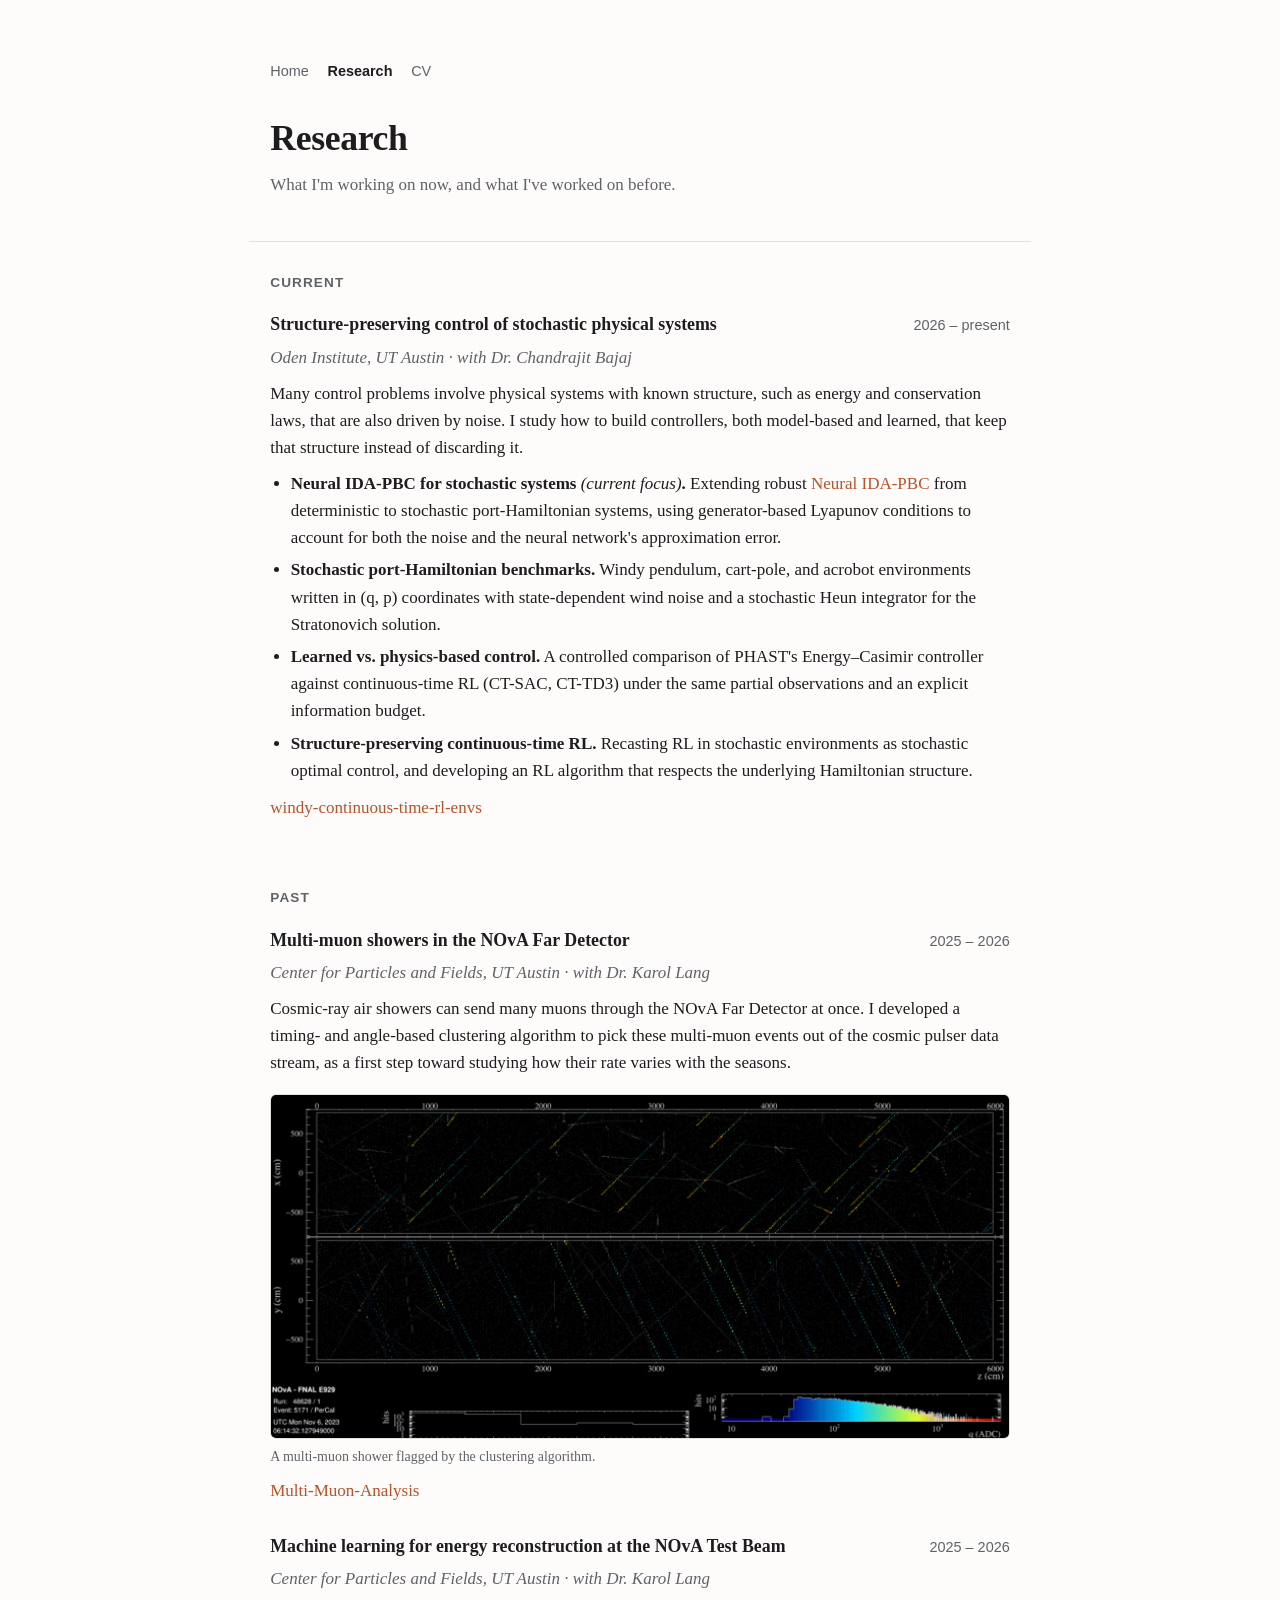
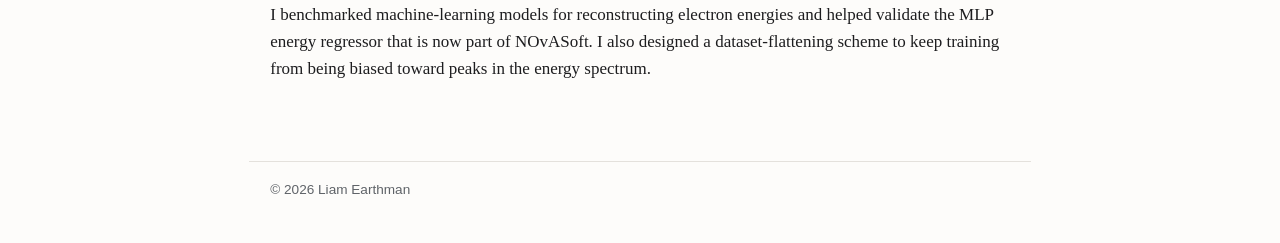
==== research.html @ c044d99c "Personal research website: home, research, and CV pages Co-Authored-By: Claude Opus 5.5 <noreply@ant" ====
<!DOCTYPE html>
<html lang="en">
<head>
  <meta charset="utf-8">
  <meta name="viewport" content="width=device-width, initial-scale=1">
  <title>Research · Liam Earthman</title>
  <meta name="description" content="Research by Liam Earthman: stochastic port-Hamiltonian control, continuous-time reinforcement learning, and machine learning for the NOvA neutrino experiment.">
  <link rel="stylesheet" href="assets/style.css">
</head>
<body>

<header class="site">
  <nav class="pages"><a href="index.html">Home</a><a href="research.html" aria-current="page">Research</a><a href="cv.html">CV</a></nav>
  <h1>Research</h1>
  <p class="tagline">What I'm working on now, and what I've worked on before.</p>
</header>

<main>

  <section id="current">
    <h2>Current</h2>

    <div class="entry">
      <div class="entry-head">
        <h3>Structure-preserving control of stochastic physical systems</h3>
        <span class="date">2026 – present</span>
      </div>
      <p class="sub">Oden Institute, UT Austin · with Dr. Chandrajit Bajaj</p>
      <p>
        Many control problems involve physical systems with known structure, such as energy and conservation
        laws, that are also driven by noise. I study how to build controllers, both model-based and learned,
        that keep that structure instead of discarding it.
      </p>
      <ul>
        <li><strong>Neural IDA-PBC for stochastic systems</strong> <em>(current focus)</em><strong>.</strong>
          Extending robust <a href="https://arxiv.org/abs/2409.16008">Neural IDA-PBC</a> from deterministic to
          stochastic port-Hamiltonian systems, using generator-based Lyapunov conditions to account for both the
          noise and the neural network's approximation error.</li>
        <li><strong>Stochastic port-Hamiltonian benchmarks.</strong> Windy pendulum, cart-pole, and acrobot
          environments written in (q, p) coordinates with state-dependent wind noise and a stochastic Heun
          integrator for the Stratonovich solution.</li>
        <li><strong>Learned vs. physics-based control.</strong> A controlled comparison of PHAST's
          Energy–Casimir controller against continuous-time RL (CT-SAC, CT-TD3) under the same partial
          observations and an explicit information budget.</li>
        <li><strong>Structure-preserving continuous-time RL.</strong> Recasting RL in stochastic environments
          as stochastic optimal control, and developing an RL algorithm that respects the underlying
          Hamiltonian structure.</li>
      </ul>
      <p class="plinks">
        <a href="https://github.com/liamearthman/windy-continuous-time-rl-envs">windy-continuous-time-rl-envs</a>
      </p>
    </div>
  </section>

  <section id="past">
    <h2>Past</h2>

    <div class="entry">
      <div class="entry-head">
        <h3>Multi-muon showers in the NOvA Far Detector</h3>
        <span class="date">2025 – 2026</span>
      </div>
      <p class="sub">Center for Particles and Fields, UT Austin · with Dr. Karol Lang</p>
      <p>
        Cosmic-ray air showers can send many muons through the NOvA Far Detector at once. I developed a
        timing- and angle-based clustering algorithm to pick these multi-muon events out of the cosmic
        pulser data stream, as a first step toward studying how their rate varies with the seasons.
      </p>
      <figure>
        <img src="assets/img/multimuon.png" alt="NOvA Far Detector event display showing many parallel muon tracks in the x and y views" loading="lazy">
        <figcaption>A multi-muon shower flagged by the clustering algorithm.</figcaption>
      </figure>
      <p class="plinks"><a href="https://github.com/liamearthman/Multi-Muon-Analysis">Multi-Muon-Analysis</a></p>
    </div>

    <div class="entry">
      <div class="entry-head">
        <h3>Machine learning for energy reconstruction at the NOvA Test Beam</h3>
        <span class="date">2025 – 2026</span>
      </div>
      <p class="sub">Center for Particles and Fields, UT Austin · with Dr. Karol Lang</p>
      <p>
        I benchmarked machine-learning models for reconstructing electron energies and helped validate the
        MLP energy regressor that is now part of NOvASoft. I also designed a dataset-flattening scheme to
        keep training from being biased toward peaks in the energy spectrum.
      </p>
    </div>

  </section>

</main>

<footer>
  © 2026 Liam Earthman
</footer>

</body>
</html>
---- assets/style.css ----
:root {
  --bg: #fdfcfa;
  --fg: #1d1d1f;
  --muted: #5f6368;
  --rule: #e4e1dc;
  --accent: #b5532a; /* burnt orange, a nod to UT */
  --max: 46rem;
}
@media (prefers-color-scheme: dark) {
  :root {
    --bg: #141414;
    --fg: #e8e6e3;
    --muted: #9aa0a6;
    --rule: #2c2c2c;
    --accent: #e08a5e;
  }
}

* { box-sizing: border-box; }
html { font-size: 17px; }
body {
  margin: 0;
  background: var(--bg);
  color: var(--fg);
  font-family: "Iowan Old Style", "Palatino Linotype", Palatino, Georgia, serif;
  line-height: 1.6;
  -webkit-font-smoothing: antialiased;
}
main, header.site, footer {
  max-width: var(--max);
  margin: 0 auto;
  padding: 0 1.25rem;
}

header.site {
  padding-top: 3.5rem;
  padding-bottom: 1.5rem;
  border-bottom: 1px solid var(--rule);
}
header.site h1 {
  font-size: 2.1rem;
  font-weight: 600;
  letter-spacing: -0.01em;
  margin: 0 0 0.25rem;
}
.tagline { color: var(--muted); margin: 0 0 1rem; }
nav.links {
  display: flex; flex-wrap: wrap; gap: 0.4rem 1.2rem;
  font-family: -apple-system, BlinkMacSystemFont, "Segoe UI", sans-serif;
  font-size: 0.85rem;
}

a { color: var(--accent); text-decoration: none; }
a:hover { text-decoration: underline; text-underline-offset: 2px; }

section { padding: 1.75rem 0 0.5rem; }
h2 {
  font-family: -apple-system, BlinkMacSystemFont, "Segoe UI", sans-serif;
  font-size: 0.8rem;
  font-weight: 600;
  text-transform: uppercase;
  letter-spacing: 0.08em;
  color: var(--muted);
  margin: 0 0 1rem;
}
h3 { font-size: 1.05rem; font-weight: 600; margin: 0; }

.entry { margin-bottom: 1.6rem; }
.entry-head {
  display: flex; justify-content: space-between; align-items: baseline;
  gap: 1rem; flex-wrap: wrap;
}
.date {
  color: var(--muted);
  font-size: 0.85rem;
  font-family: -apple-system, BlinkMacSystemFont, "Segoe UI", sans-serif;
  white-space: nowrap;
}
.sub { color: var(--muted); font-style: italic; margin: 0.1rem 0 0.4rem; }
.entry ul { margin: 0.3rem 0 0; padding-left: 1.2rem; }
.entry li { margin-bottom: 0.3rem; }

.tags { display: flex; flex-wrap: wrap; gap: 0.45rem; padding: 0; margin: 0; list-style: none; }
.tags li {
  border: 1px solid var(--rule);
  border-radius: 999px;
  padding: 0.15rem 0.7rem;
  font-size: 0.85rem;
  font-family: -apple-system, BlinkMacSystemFont, "Segoe UI", sans-serif;
}

.pub { margin-bottom: 1.1rem; }
.pub .title { font-weight: 600; }
.pub .authors, .pub .venue { color: var(--muted); font-size: 0.93rem; }
.pub .venue em { font-style: italic; }
.pub .plinks {
  font-family: -apple-system, BlinkMacSystemFont, "Segoe UI", sans-serif;
  font-size: 0.8rem;
}
.me { color: var(--fg); font-weight: 600; }

.project { margin-bottom: 1.1rem; }
.project p { margin: 0.2rem 0 0; }

footer {
  border-top: 1px solid var(--rule);
  margin-top: 2.5rem;
  padding-top: 1rem;
  padding-bottom: 2.5rem;
  color: var(--muted);
  font-size: 0.8rem;
  font-family: -apple-system, BlinkMacSystemFont, "Segoe UI", sans-serif;
}

@media (max-width: 520px) {
  html { font-size: 16px; }
  header.site { padding-top: 2.25rem; }
  header.site h1 { font-size: 1.75rem; }
}

/* Figures */
figure { margin: 1rem 0 0; }
figure img {
  display: block;
  width: 100%;
  height: auto;
  border: 1px solid var(--rule);
  border-radius: 6px;
  background: #fff;
}
figcaption {
  color: var(--muted);
  font-size: 0.82rem;
  line-height: 1.45;
  margin-top: 0.45rem;
}
.figrow {
  display: grid;
  grid-template-columns: 1fr 1fr;
  gap: 1.1rem;
  align-items: start;
}
@media (max-width: 620px) {
  .figrow { grid-template-columns: 1fr; }
}

/* Page nav (Home / CV) */
nav.pages {
  display: flex; gap: 1.1rem;
  font-family: -apple-system, BlinkMacSystemFont, "Segoe UI", sans-serif;
  font-size: 0.85rem;
  margin-bottom: 1.6rem;
}
nav.pages a { color: var(--muted); }
nav.pages a[aria-current="page"] { color: var(--fg); font-weight: 600; }

/* Notes list */
.note { margin-bottom: 1.2rem; }
.note p { margin: 0.15rem 0 0; }
.empty { color: var(--muted); font-style: italic; }

/* Home: About | Research Interests side by side */
.twocol {
  display: grid;
  grid-template-columns: 1.7fr 1fr;
  gap: 2.5rem;
  align-items: start;
}
ul.interests { list-style: none; margin: 0; padding: 0; }
ul.interests li {
  padding: 0.35rem 0 0.35rem 0.8rem;
  border-left: 2px solid var(--accent);
  margin-bottom: 0.5rem;
  line-height: 1.35;
}
@media (max-width: 680px) {
  .twocol { grid-template-columns: 1fr; gap: 0; }
}
.entry > p { margin: 0.3rem 0 0.5rem; }
.entry .plinks { margin-top: 0.6rem; }
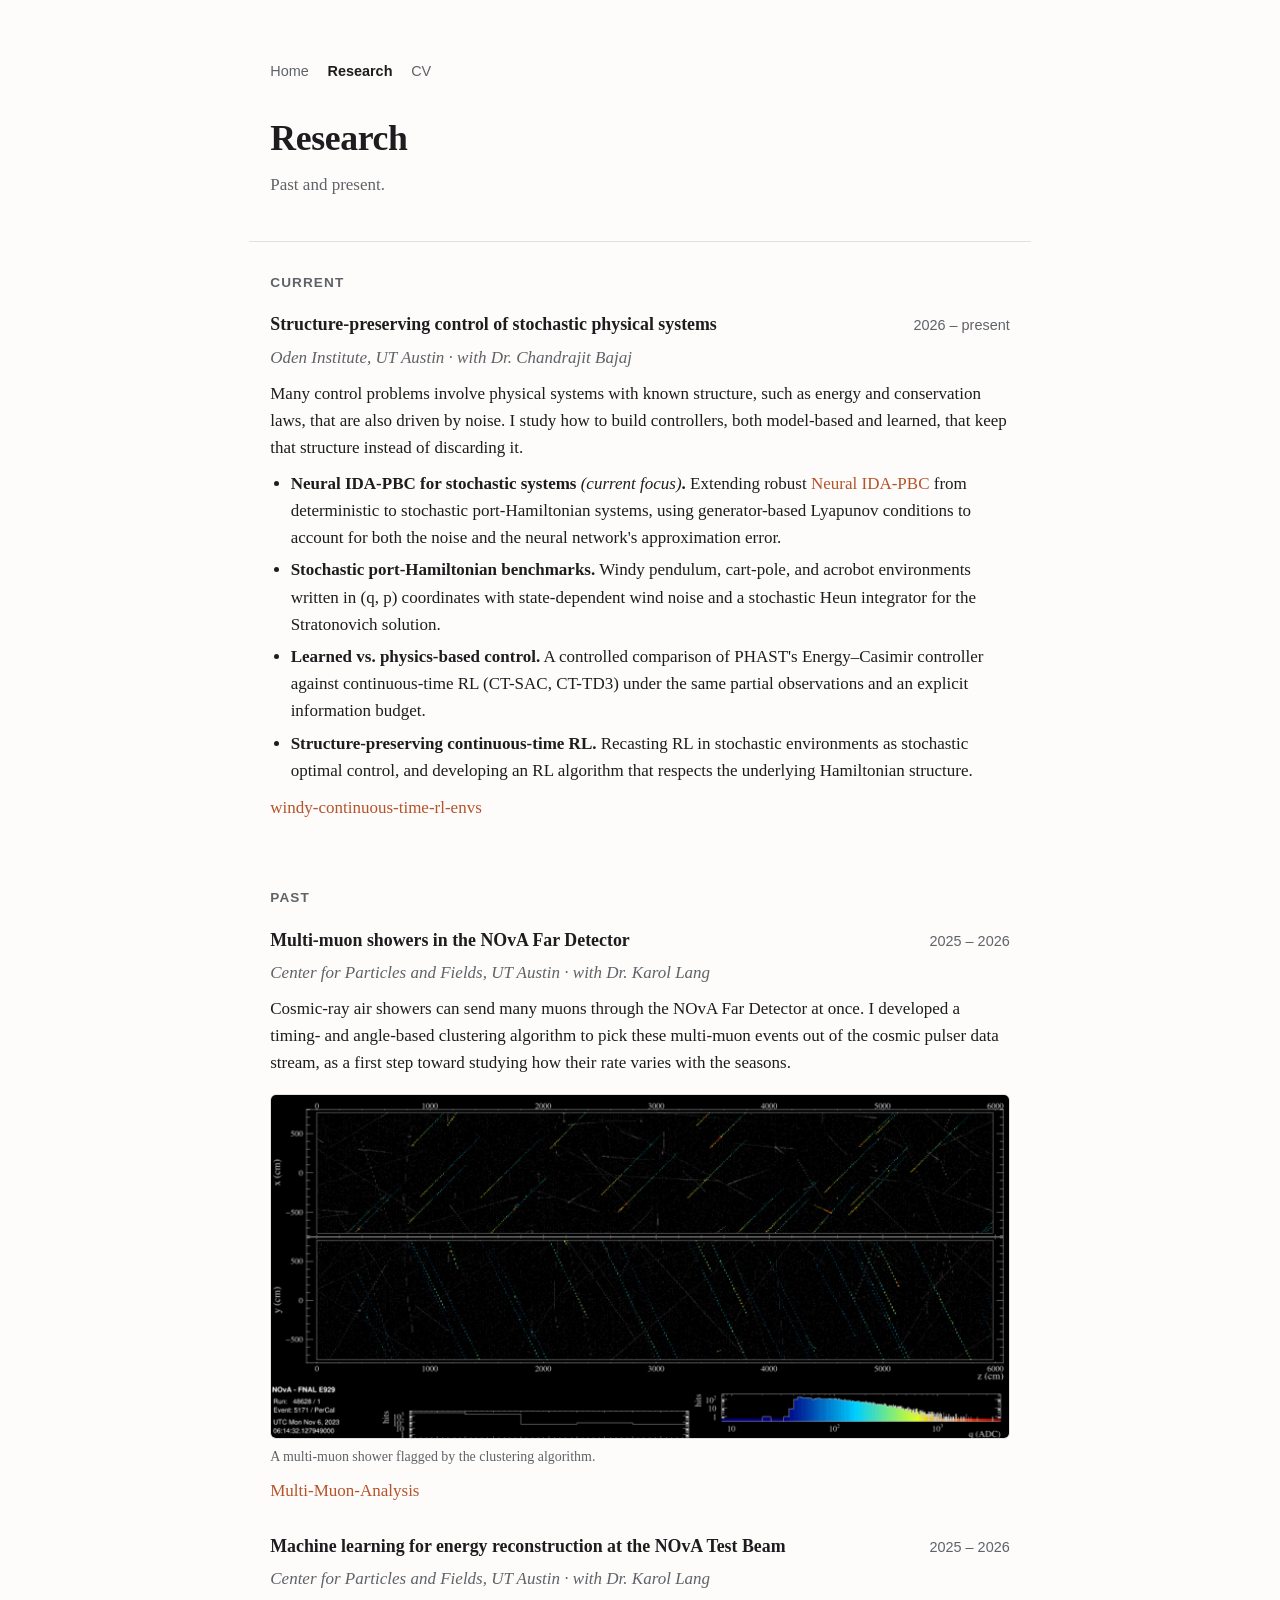
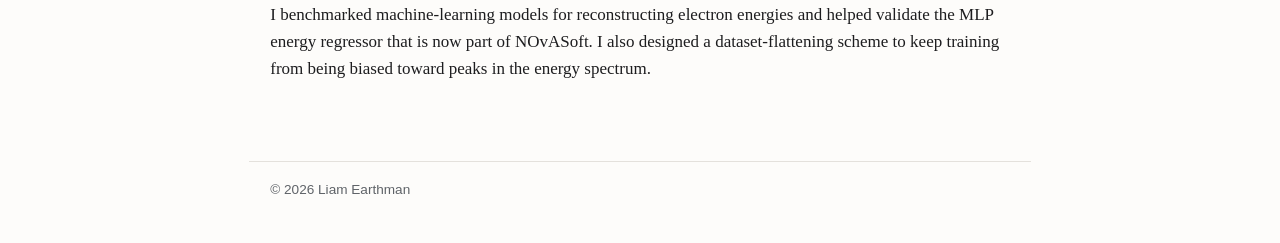
==== commit 4862434a: "Research page: shorten subtitle Co-Authored-By: Claude Opus 5.5 <noreply@anthropic.com>" ====
--- a/research.html
+++ b/research.html
@@ -12,7 +12,7 @@
 <header class="site">
   <nav class="pages"><a href="index.html">Home</a><a href="research.html" aria-current="page">Research</a><a href="cv.html">CV</a></nav>
   <h1>Research</h1>
-  <p class="tagline">What I'm working on now, and what I've worked on before.</p>
+  <p class="tagline">Past and present.</p>
 </header>
 
 <main>
